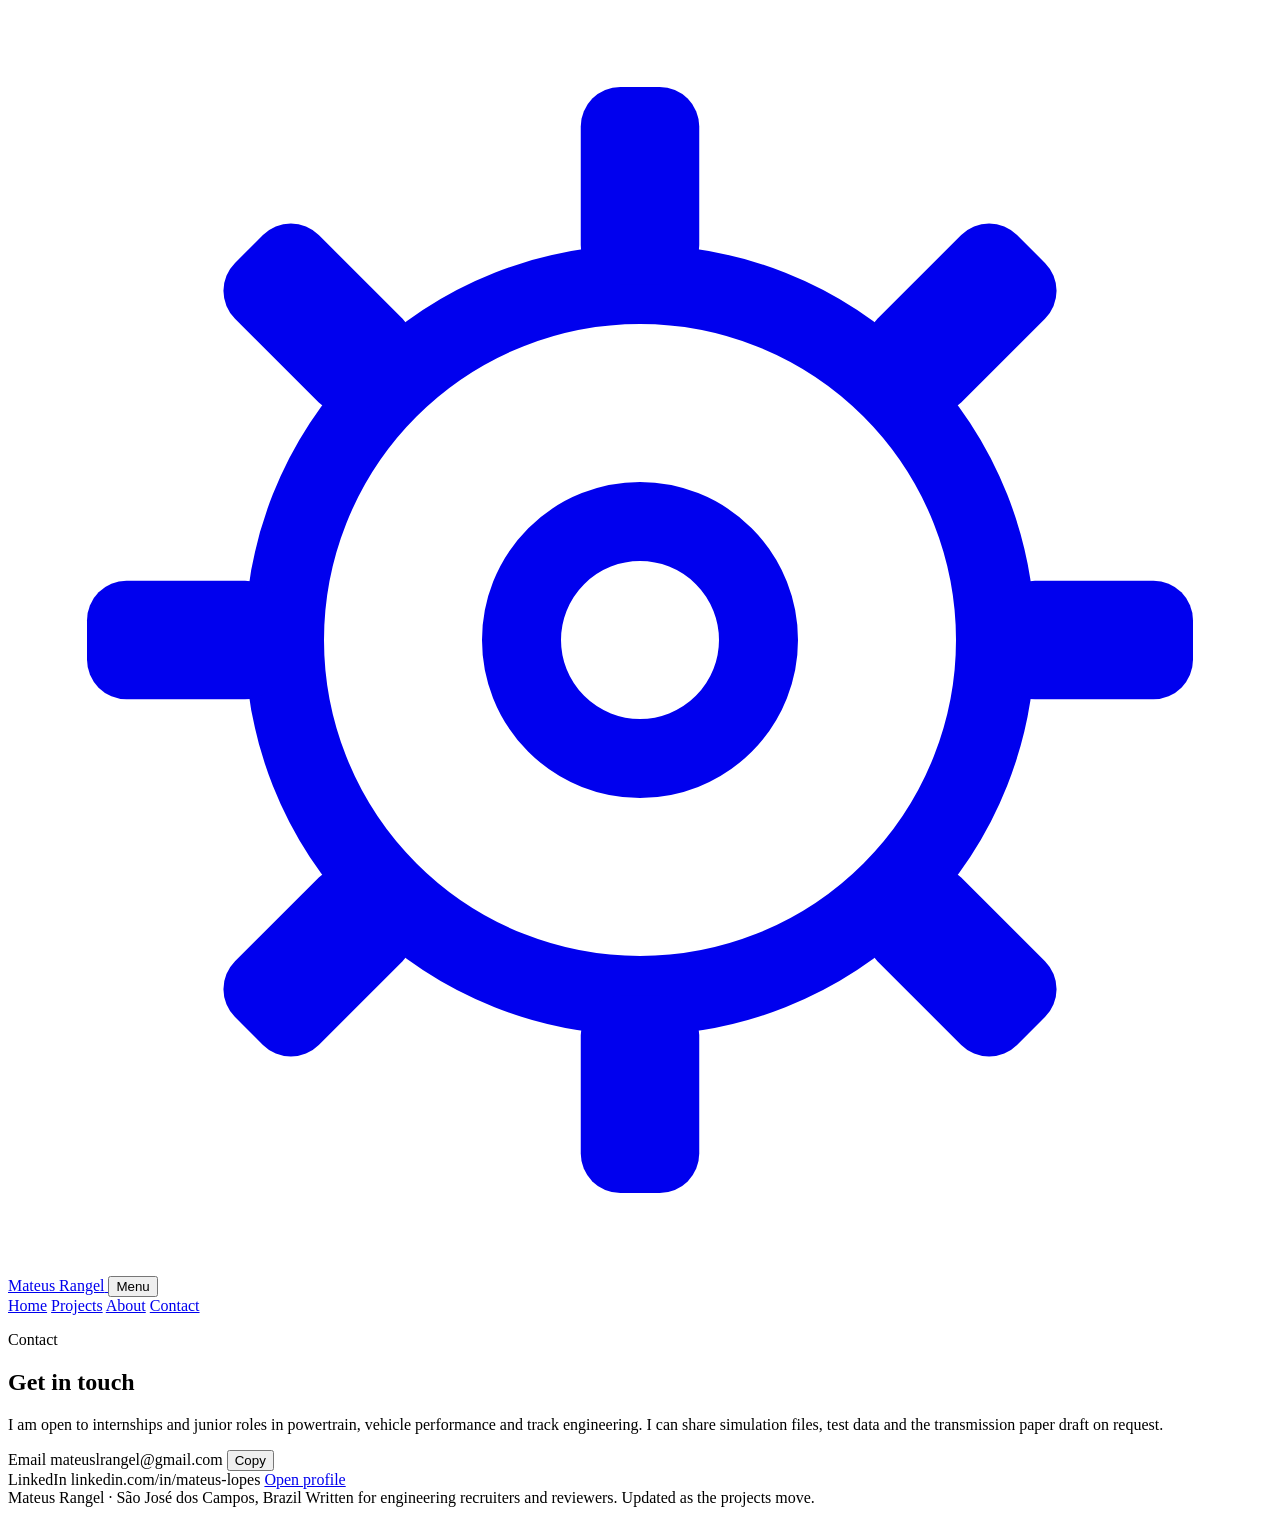
==== contact.html @ f5e54957 "First version of portfolio" ====
<!DOCTYPE html>
<html lang="en">
<head>
  <meta charset="UTF-8">
  <meta name="viewport" content="width=device-width, initial-scale=1, viewport-fit=cover">
  <title>Contact | Mateus Rangel</title>
  <meta name="description" content="Contact Mateus Rangel by email or LinkedIn.">
  <link rel="preconnect" href="https://fonts.googleapis.com">
  <link rel="preconnect" href="https://fonts.gstatic.com" crossorigin>
  <link rel="stylesheet" href="https://fonts.googleapis.com/css2?family=Archivo:wdth,wght@100..125,400..800&family=JetBrains+Mono:wght@400;500&family=Source+Sans+3:wght@400;600&display=swap">
  <link rel="stylesheet" href="css/style.css">
</head>
<body>
  <header class="site-header">
    <div class="wrap nav">
      <a class="brand" href="index.html" data-nav>
        <svg viewBox="0 0 32 32" aria-hidden="true"><g fill="none" stroke="currentColor" stroke-width="2"><circle cx="16" cy="16" r="9"/><circle cx="16" cy="16" r="3"/></g><g fill="currentColor"><rect x="14.5" y="2" width="3" height="5" rx="1"/><rect x="14.5" y="25" width="3" height="5" rx="1"/><rect x="2" y="14.5" width="5" height="3" rx="1"/><rect x="25" y="14.5" width="5" height="3" rx="1"/><rect x="14.5" y="2" width="3" height="5" rx="1" transform="rotate(45 16 16)"/><rect x="14.5" y="25" width="3" height="5" rx="1" transform="rotate(45 16 16)"/><rect x="2" y="14.5" width="5" height="3" rx="1" transform="rotate(45 16 16)"/><rect x="25" y="14.5" width="5" height="3" rx="1" transform="rotate(45 16 16)"/></g></svg>
        <span>Mateus Rangel</span>
      </a>
      <button class="nav-toggle" type="button" aria-expanded="false" aria-controls="nav-links">Menu</button>
      <nav class="nav-links" id="nav-links" aria-label="Main">
        <a href="index.html" data-nav>Home</a>
        <a href="projects.html" data-nav>Projects</a>
        <a href="about.html" data-nav>About</a>
        <a href="contact.html" data-nav>Contact</a>
      </nav>
    </div>
  </header>

  <main>
    <section class="wrap p-banner">
      <p class="label">Contact</p>
      <h1>Get in touch</h1>
      <p class="lead">I am open to internships and junior roles in powertrain, vehicle performance and track engineering. I can share simulation files, test data and the transmission paper draft on request.</p>
    </section>

    <section class="wrap section" aria-label="Contact details">
      <div class="contact-grid">
        <div class="contact-item">
          <span class="label">Email</span>
          <span class="value" id="email">mateuslrangel@gmail.com</span>
          <button class="copy-btn" type="button" data-copy="mateuslrangel@gmail.com" aria-controls="email">Copy</button>
        </div>
        <div class="contact-item">
          <span class="label">LinkedIn</span>
          <span class="value">linkedin.com/in/mateus-lopes</span>
          <a class="btn ghost" href="https://www.linkedin.com/in/mateus-lopes" target="_blank" rel="noopener" style="justify-self: start">Open profile</a>
        </div>
      </div>
    </section>
  </main>

  <footer class="site-footer">
    <div class="wrap">
      <span>Mateus Rangel · São José dos Campos, Brazil</span>
      <span>Written for engineering recruiters and reviewers. Updated as the projects move.</span>
    </div>
  </footer>

  <script src="js/site.js"></script>
</body>
</html>
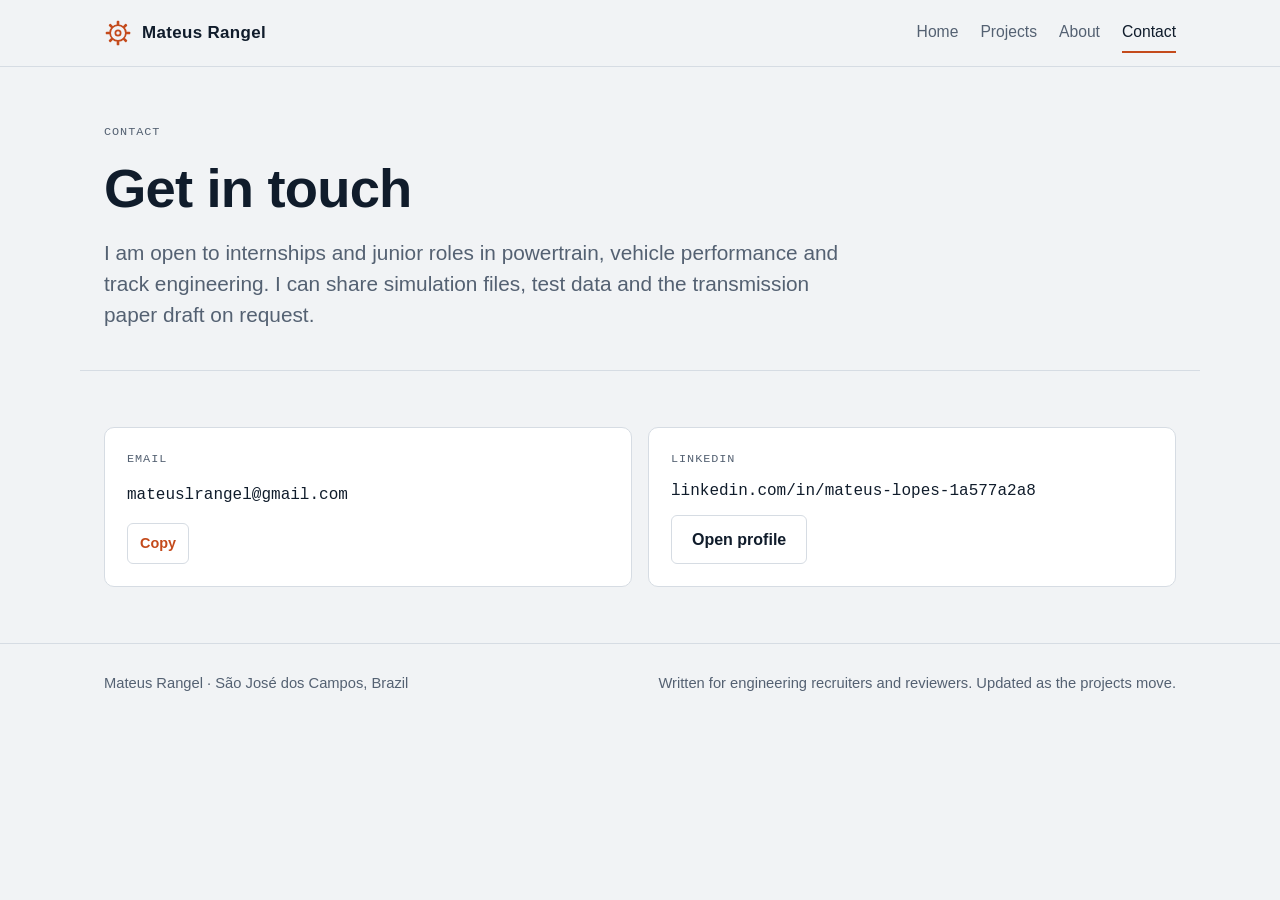
==== commit 110c8077: "Correção do Linkedin" ====
--- a/contact.html
+++ b/contact.html
@@ -43,8 +43,8 @@
         </div>
         <div class="contact-item">
           <span class="label">LinkedIn</span>
-          <span class="value">linkedin.com/in/mateus-lopes</span>
-          <a class="btn ghost" href="https://www.linkedin.com/in/mateus-lopes" target="_blank" rel="noopener" style="justify-self: start">Open profile</a>
+          <span class="value">linkedin.com/in/mateus-lopes-1a577a2a8</span>
+          <a class="btn ghost" href="https://www.linkedin.com/in/mateus-lopes-1a577a2a8" target="_blank" rel="noopener" style="justify-self: start">Open profile</a>
         </div>
       </div>
     </section>
--- a/css/style.css
+++ b/css/style.css
@@ -0,0 +1,331 @@
+/* Layout: a data-logger sheet. Quiet paper and ink everywhere, one live telemetry
+   panel in the hero, and project pages split into three engineering pillars. */
+:root {
+  --paper: #f1f3f5;
+  --surface: #ffffff;
+  --ink: #101c2b;
+  --muted: #546172;
+  --line: #d6dce3;
+  --accent: #c44a1b;      /* torque orange: buttons, links, fast end of the speed map */
+  --accent-ink: #ffffff;
+  --slow: #2c6aa8;        /* slow end of the speed map */
+  --grid: rgba(16, 28, 43, 0.07);
+  --shadow: 0 1px 2px rgba(16, 28, 43, 0.06), 0 10px 28px rgba(16, 28, 43, 0.07);
+
+  --font-display: "Archivo", "Arial Narrow", "Helvetica Neue", Arial, sans-serif;
+  --font-body: "Source Sans 3", "Segoe UI", "Helvetica Neue", Arial, sans-serif;
+  --font-mono: "JetBrains Mono", "Cascadia Mono", Consolas, "Courier New", monospace;
+
+  --step--1: 0.84rem;
+  --step-0: 1.06rem;
+  --step-1: 1.3rem;
+  --step-2: 1.7rem;
+  --step-3: clamp(2rem, 3.4vw, 2.6rem);
+  --step-4: clamp(2.4rem, 5vw, 3.8rem);
+
+  --max: 1120px;
+  --radius: 10px;
+}
+@media (prefers-color-scheme: dark) {
+  :root:not([data-theme="light"]) {
+    --paper: #0c121a;
+    --surface: #131c27;
+    --ink: #e4ebf2;
+    --muted: #93a1b2;
+    --line: #243142;
+    --accent: #ff7d44;
+    --accent-ink: #1a0d06;
+    --slow: #5b9fe3;
+    --grid: rgba(228, 235, 242, 0.06);
+    --shadow: 0 1px 2px rgba(0, 0, 0, 0.3), 0 10px 28px rgba(0, 0, 0, 0.35);
+    color-scheme: dark;
+  }
+}
+:root[data-theme="dark"] {
+  --paper: #0c121a;
+  --surface: #131c27;
+  --ink: #e4ebf2;
+  --muted: #93a1b2;
+  --line: #243142;
+  --accent: #ff7d44;
+  --accent-ink: #1a0d06;
+  --slow: #5b9fe3;
+  --grid: rgba(228, 235, 242, 0.06);
+  --shadow: 0 1px 2px rgba(0, 0, 0, 0.3), 0 10px 28px rgba(0, 0, 0, 0.35);
+  color-scheme: dark;
+}
+
+*, *::before, *::after { box-sizing: border-box; }
+html { scroll-behavior: smooth; }
+body {
+  margin: 0;
+  background: var(--paper);
+  color: var(--ink);
+  font-family: var(--font-body);
+  font-size: var(--step-0);
+  line-height: 1.6;
+  animation: page-in 260ms ease both;
+}
+body.page-exit { opacity: 0; transition: opacity 160ms ease; }
+@keyframes page-in { from { opacity: 0.4; } to { opacity: 1; } }
+
+img { max-width: 100%; display: block; height: auto; }
+a { color: inherit; }
+h1, h2, h3 {
+  font-family: var(--font-display);
+  font-stretch: 112%;
+  line-height: 1.08;
+  margin: 0;
+  text-wrap: balance;
+}
+h2 { font-size: var(--step-3); font-weight: 700; letter-spacing: -0.01em; }
+h3 { font-size: var(--step-1); font-weight: 650; }
+p { margin: 0; }
+:focus-visible { outline: 2px solid var(--accent); outline-offset: 3px; border-radius: 4px; }
+
+.wrap { width: 100%; max-width: var(--max); margin-inline: auto; padding-inline: 24px; }
+@media (max-width: 520px) { .wrap { padding-inline: 16px; } }
+
+.label {
+  font-family: var(--font-mono);
+  font-size: 0.74rem;
+  letter-spacing: 0.08em;
+  text-transform: uppercase;
+  color: var(--muted);
+}
+.lead { color: var(--muted); font-size: var(--step-1); line-height: 1.5; max-width: 62ch; }
+.num { font-variant-numeric: tabular-nums; }
+
+/* Header */
+.site-header {
+  position: sticky;
+  top: env(safe-area-inset-top, 0px);
+  z-index: 20;
+  background: color-mix(in srgb, var(--paper) 88%, transparent);
+  backdrop-filter: blur(10px);
+  border-bottom: 1px solid var(--line);
+}
+.nav { display: flex; align-items: center; justify-content: space-between; gap: 16px; min-height: 66px; }
+.brand { display: inline-flex; align-items: center; gap: 10px; text-decoration: none; font-family: var(--font-display); font-stretch: 115%; font-weight: 700; letter-spacing: 0.02em; }
+.brand svg { width: 28px; height: 28px; color: var(--accent); flex: none; }
+.nav-links { display: flex; gap: 22px; font-size: 0.98rem; }
+.nav-links a { text-decoration: none; color: var(--muted); padding-block: 6px; border-bottom: 2px solid transparent; transition: color 150ms ease, border-color 150ms ease; }
+.nav-links a:hover, .nav-links a[aria-current="page"] { color: var(--ink); border-bottom-color: var(--accent); }
+.nav-toggle { display: none; font: inherit; font-family: var(--font-mono); font-size: 0.8rem; text-transform: uppercase; letter-spacing: 0.08em; background: none; color: var(--ink); border: 1px solid var(--line); border-radius: 6px; padding: 6px 12px; cursor: pointer; }
+@media (max-width: 680px) {
+  .nav-toggle { display: inline-block; }
+  .nav-links { display: none; position: absolute; left: 0; right: 0; top: 100%; flex-direction: column; gap: 0; background: var(--surface); border-bottom: 1px solid var(--line); padding: 8px 16px 14px; }
+  .nav-links.open { display: flex; }
+  .nav-links a { padding-block: 10px; }
+}
+
+/* Buttons */
+.btn {
+  display: inline-flex; align-items: center; gap: 8px;
+  padding: 11px 20px; border-radius: 6px;
+  font-weight: 600; text-decoration: none; font-size: 1rem;
+  border: 1px solid var(--accent);
+  transition: transform 160ms ease, background 160ms ease, color 160ms ease;
+}
+.btn.primary { background: var(--accent); color: var(--accent-ink); }
+.btn.ghost { color: var(--ink); border-color: var(--line); background: var(--surface); }
+.btn:hover { transform: translateY(-1px); }
+.btn.ghost:hover { border-color: var(--accent); }
+
+/* Hero */
+.hero { display: grid; grid-template-columns: minmax(0, 1fr) minmax(0, 1.08fr); gap: 48px; align-items: center; padding-block: 64px 56px; }
+.hero-text { display: grid; gap: 22px; min-width: 0; }
+.hero h1 { font-size: var(--step-4); font-weight: 800; font-stretch: 118%; letter-spacing: -0.02em; }
+.hero h1 .amp { color: var(--accent); font-weight: 500; }
+.hero p.intro { color: var(--muted); font-size: var(--step-1); line-height: 1.5; max-width: 34ch; }
+.hero-actions { display: flex; flex-wrap: wrap; gap: 12px; }
+@media (max-width: 900px) { .hero { grid-template-columns: minmax(0, 1fr); gap: 36px; padding-block: 40px; } .hero p.intro { max-width: 52ch; } }
+
+/* Telemetry panel */
+.logger { background: var(--surface); border: 1px solid var(--line); border-radius: var(--radius); box-shadow: var(--shadow); overflow: hidden; min-width: 0; }
+.logger-bar { display: flex; justify-content: space-between; align-items: center; gap: 12px; padding: 10px 14px; border-bottom: 1px solid var(--line); font-family: var(--font-mono); font-size: 0.72rem; letter-spacing: 0.06em; text-transform: uppercase; color: var(--muted); flex-wrap: wrap; }
+.rec { display: inline-flex; align-items: center; gap: 7px; }
+.rec::before { content: ""; width: 7px; height: 7px; border-radius: 50%; background: var(--accent); animation: blink 1.4s steps(2, start) infinite; }
+@keyframes blink { to { visibility: hidden; } }
+.logger-body { display: grid; grid-template-columns: minmax(0, 1fr) 128px; }
+.map-wrap { position: relative; aspect-ratio: 1 / 0.92; max-width: 100%; background-image: linear-gradient(var(--grid) 1px, transparent 1px), linear-gradient(90deg, var(--grid) 1px, transparent 1px); background-size: 28px 28px; }
+.map-wrap canvas { position: absolute; inset: 0; width: 100%; height: 100%; }
+.channels { border-left: 1px solid var(--line); display: grid; align-content: start; }
+.channel { padding: 12px 14px; border-bottom: 1px solid var(--line); display: grid; gap: 2px; }
+.channel .label { font-size: 0.66rem; }
+.channel output { font-family: var(--font-mono); font-size: 1.45rem; font-weight: 500; font-variant-numeric: tabular-nums; line-height: 1.1; }
+.channel small { font-family: var(--font-mono); font-size: 0.7rem; color: var(--muted); }
+.legend { padding: 12px 14px; display: grid; gap: 6px; }
+.legend-bar { height: 8px; border-radius: 4px; background: linear-gradient(90deg, var(--slow), var(--accent)); }
+.legend-ends { display: flex; justify-content: space-between; font-family: var(--font-mono); font-size: 0.68rem; color: var(--muted); font-variant-numeric: tabular-nums; }
+.trace { border-top: 1px solid var(--line); height: 92px; position: relative; }
+.trace canvas { position: absolute; inset: 0; width: 100%; height: 100%; }
+.logger-caption { padding: 10px 14px 12px; border-top: 1px solid var(--line); font-size: 0.9rem; color: var(--muted); line-height: 1.45; }
+@media (max-width: 520px) {
+  .logger-body { grid-template-columns: minmax(0, 1fr); }
+  .channels { border-left: 0; border-top: 1px solid var(--line); grid-template-columns: repeat(3, minmax(0, 1fr)); }
+  .channel { border-bottom: 0; border-right: 1px solid var(--line); padding: 10px; }
+  .channel output { font-size: 1.15rem; }
+  .legend { grid-column: 1 / -1; border-top: 1px solid var(--line); }
+}
+
+/* Sections */
+.section { padding-block: 56px; display: grid; gap: 28px; }
+.section + .section { border-top: 1px solid var(--line); }
+.section-head { display: grid; gap: 10px; }
+
+/* Pillars ("What I build") */
+.pillars { display: grid; grid-template-columns: repeat(3, minmax(0, 1fr)); gap: 0; border: 1px solid var(--line); border-radius: var(--radius); background: var(--surface); }
+.pillar { padding: 24px 22px; display: grid; gap: 10px; align-content: start; min-width: 0; }
+.pillar + .pillar { border-left: 1px solid var(--line); }
+.pillar .label { color: var(--accent); }
+.pillar p { color: var(--muted); }
+@media (max-width: 820px) { .pillars { grid-template-columns: minmax(0, 1fr); } .pillar + .pillar { border-left: 0; border-top: 1px solid var(--line); } }
+
+/* Project cards */
+.cards { display: grid; grid-template-columns: repeat(2, minmax(0, 1fr)); gap: 20px; }
+@media (max-width: 820px) { .cards { grid-template-columns: minmax(0, 1fr); } }
+.card {
+  display: flex; flex-direction: column; gap: 14px;
+  padding: 24px; border: 1px solid var(--line); border-radius: var(--radius);
+  background: var(--surface); text-decoration: none; color: inherit; min-width: 0;
+  transition: transform 200ms ease, box-shadow 200ms ease, border-color 200ms ease;
+}
+.card:hover { transform: translateY(-3px); box-shadow: var(--shadow); border-color: color-mix(in srgb, var(--accent) 45%, var(--line)); }
+.card-top { display: flex; justify-content: space-between; align-items: center; gap: 12px; flex-wrap: wrap; }
+.status { font-family: var(--font-mono); font-size: 0.7rem; letter-spacing: 0.06em; text-transform: uppercase; padding: 3px 8px; border-radius: 4px; border: 1px solid var(--line); color: var(--muted); }
+.status.live { color: var(--accent); border-color: color-mix(in srgb, var(--accent) 50%, var(--line)); }
+.card h3 { font-size: var(--step-2); }
+.card > p { color: var(--muted); }
+.card-pillars { list-style: none; margin: 0; padding: 0; display: grid; gap: 0; border-top: 1px solid var(--line); }
+.card-pillars li { display: grid; grid-template-columns: 96px minmax(0, 1fr); gap: 12px; padding-block: 10px; border-bottom: 1px solid var(--line); font-size: 0.97rem; }
+.card-pillars .label { color: var(--accent); padding-top: 2px; }
+.card-media { margin: -24px -24px 4px; aspect-ratio: 16 / 9; max-width: none; overflow: hidden; border-bottom: 1px solid var(--line); border-radius: var(--radius) var(--radius) 0 0; background: var(--paper); }
+.card-media img, .card-media svg { width: 100%; height: 100%; object-fit: cover; display: block; transition: transform 300ms ease; }
+.card:hover .card-media img { transform: scale(1.03); }
+.card-cta { margin-top: auto; font-weight: 600; color: var(--accent); display: inline-flex; gap: 6px; align-items: center; }
+.card-cta span { transition: transform 160ms ease; }
+.card:hover .card-cta span { transform: translateX(4px); }
+.chips { display: flex; flex-wrap: wrap; gap: 6px; list-style: none; margin: 0; padding: 0; }
+.chips li { font-family: var(--font-mono); font-size: 0.72rem; padding: 3px 8px; border-radius: 4px; background: var(--paper); border: 1px solid var(--line); color: var(--muted); }
+
+/* Gap chart (F1 project) */
+.gap-chart .grid { stroke: var(--line); stroke-width: 1; }
+.gap-chart .zero { stroke: var(--muted); stroke-width: 1; }
+.gap-chart .mark { stroke: var(--accent); stroke-width: 1.2; stroke-dasharray: 4 3; }
+.gap-chart .series { fill: none; stroke: var(--ink); stroke-width: 2; stroke-linejoin: round; }
+.gap-chart .dot { fill: var(--accent); }
+.gap-chart text { fill: var(--muted); font-family: var(--font-mono); font-size: 9px; }
+.gap-chart text.hl { fill: var(--accent); }
+.gap-chart .bg { fill: var(--surface); }
+
+/* Project detail */
+.p-banner { padding-block: 56px 40px; display: grid; gap: 18px; border-bottom: 1px solid var(--line); }
+.p-banner h1 { font-size: clamp(2.1rem, 4.6vw, 3.4rem); font-weight: 800; letter-spacing: -0.015em; max-width: 22ch; }
+.p-banner .lead { max-width: 64ch; }
+.facts { display: flex; flex-wrap: wrap; gap: 10px 28px; }
+.facts div { display: grid; gap: 0; }
+.facts dt { font-family: var(--font-mono); font-size: 0.7rem; text-transform: uppercase; letter-spacing: 0.08em; color: var(--muted); }
+.facts dd { margin: 0; font-weight: 600; }
+.facts dl, dl.facts { margin: 0; }
+
+.meta { display: grid; grid-template-columns: repeat(3, minmax(0, 1fr)); gap: 0; border: 1px solid var(--line); border-radius: var(--radius); background: var(--surface); }
+.meta > div { padding: 20px; display: grid; gap: 8px; align-content: start; min-width: 0; }
+.meta > div + div { border-left: 1px solid var(--line); }
+.meta p { color: var(--muted); font-size: 1rem; }
+@media (max-width: 820px) { .meta { grid-template-columns: minmax(0, 1fr); } .meta > div + div { border-left: 0; border-top: 1px solid var(--line); } }
+
+.pillar-nav { display: grid; grid-template-columns: repeat(3, minmax(0, 1fr)); gap: 12px; }
+.pillar-nav a { display: grid; gap: 4px; padding: 16px 18px; border: 1px solid var(--line); border-radius: var(--radius); text-decoration: none; background: var(--surface); transition: border-color 160ms ease, transform 160ms ease; min-width: 0; }
+.pillar-nav a:hover { border-color: var(--accent); transform: translateY(-2px); }
+.pillar-nav strong { font-family: var(--font-display); font-stretch: 110%; font-size: 1.12rem; }
+.pillar-nav span:last-child { color: var(--muted); font-size: 0.94rem; }
+.pillar-nav .label { color: var(--accent); }
+@media (max-width: 820px) { .pillar-nav { grid-template-columns: minmax(0, 1fr); } }
+
+.pillar-section { padding-block: 56px; display: grid; gap: 26px; border-top: 1px solid var(--line); scroll-margin-top: 80px; }
+.pillar-head { display: grid; gap: 10px; }
+.pillar-head .label { color: var(--accent); }
+.prose { display: grid; gap: 14px; max-width: 68ch; }
+.prose p { color: var(--ink); }
+
+.stats { display: grid; grid-template-columns: repeat(auto-fit, minmax(170px, 1fr)); gap: 0; border: 1px solid var(--line); border-radius: var(--radius); background: var(--surface); overflow: hidden; }
+.stat { padding: 16px 18px; display: grid; gap: 4px; border-right: 1px solid var(--line); border-bottom: 1px solid var(--line); margin: 0 -1px -1px 0; }
+.stat b { font-family: var(--font-mono); font-weight: 500; font-size: 1.55rem; font-variant-numeric: tabular-nums; line-height: 1.15; }
+.stat span { color: var(--muted); font-size: 0.92rem; line-height: 1.35; }
+
+.two-col { display: grid; grid-template-columns: minmax(0, 1fr) minmax(0, 1fr); gap: 24px; align-items: start; }
+@media (max-width: 860px) { .two-col { grid-template-columns: minmax(0, 1fr); } }
+
+figure { margin: 0; display: grid; gap: 8px; min-width: 0; }
+figure .frame { border: 1px solid var(--line); border-radius: var(--radius); background: var(--surface); overflow: hidden; }
+figcaption { font-size: 0.9rem; color: var(--muted); line-height: 1.45; }
+.chart-box { position: relative; height: 230px; }
+.chart-box canvas { position: absolute; inset: 0; width: 100%; height: 100%; }
+.diagram svg { width: 100%; height: auto; display: block; }
+
+.table-wrap { overflow-x: auto; border: 1px solid var(--line); border-radius: var(--radius); background: var(--surface); }
+table { border-collapse: collapse; width: 100%; min-width: 620px; font-size: 0.95rem; }
+th, td { text-align: left; padding: 10px 14px; border-bottom: 1px solid var(--line); vertical-align: top; }
+th { font-family: var(--font-mono); font-size: 0.7rem; font-weight: 500; text-transform: uppercase; letter-spacing: 0.06em; color: var(--muted); }
+td.n { font-variant-numeric: tabular-nums; font-family: var(--font-mono); font-size: 0.88rem; }
+tr:last-child td { border-bottom: 0; }
+tr.hl td { background: color-mix(in srgb, var(--accent) 9%, transparent); }
+
+details.tech { border: 1px solid var(--line); border-radius: var(--radius); background: var(--surface); }
+details.tech + details.tech { margin-top: -14px; }
+details.tech summary { cursor: pointer; padding: 16px 20px; font-weight: 600; font-size: 1.05rem; list-style: none; display: flex; justify-content: space-between; gap: 16px; align-items: center; }
+details.tech summary::-webkit-details-marker { display: none; }
+details.tech summary::after { content: "+"; font-family: var(--font-mono); font-weight: 400; color: var(--accent); font-size: 1.2rem; transition: transform 160ms ease; }
+details.tech[open] summary::after { transform: rotate(45deg); }
+details.tech .body { padding: 0 20px 20px; display: grid; gap: 12px; max-width: 74ch; color: var(--ink); }
+details.tech .body ul { margin: 0; padding-left: 1.1em; display: grid; gap: 6px; }
+.formula { font-family: var(--font-mono); font-size: 0.92rem; background: var(--paper); border: 1px solid var(--line); border-radius: 6px; padding: 10px 14px; overflow-x: auto; white-space: nowrap; }
+
+.method { list-style: none; margin: 0; padding: 0; display: flex; flex-wrap: wrap; gap: 8px; align-items: center; }
+.method li { font-family: var(--font-mono); font-size: 0.8rem; padding: 6px 10px; border: 1px solid var(--line); border-radius: 6px; background: var(--surface); }
+.method li.sep { border: 0; background: none; padding: 0; color: var(--accent); }
+
+.callout { border-left: 3px solid var(--accent); padding: 4px 0 4px 16px; color: var(--ink); max-width: 68ch; }
+
+/* About */
+.timeline { display: grid; gap: 0; border-top: 1px solid var(--line); }
+.tl-item { display: grid; grid-template-columns: 150px minmax(0, 1fr); gap: 24px; padding-block: 20px; border-bottom: 1px solid var(--line); }
+.tl-item .when { font-family: var(--font-mono); font-size: 0.82rem; color: var(--muted); padding-top: 3px; font-variant-numeric: tabular-nums; }
+.tl-item h3 { font-size: 1.15rem; }
+.tl-item .org { color: var(--accent); font-weight: 600; font-size: 0.98rem; }
+.tl-item ul { margin: 8px 0 0; padding-left: 1.1em; color: var(--muted); display: grid; gap: 4px; }
+@media (max-width: 620px) { .tl-item { grid-template-columns: minmax(0, 1fr); gap: 6px; } }
+/* Skills: one column per group, items stacked one under the other */
+.skills { display: grid; grid-template-columns: repeat(4, minmax(0, 1fr)); gap: 32px; }
+@media (max-width: 900px) { .skills { grid-template-columns: repeat(2, minmax(0, 1fr)); } }
+@media (max-width: 520px) { .skills { grid-template-columns: minmax(0, 1fr); gap: 24px; } }
+.skill-group { display: grid; gap: 10px; align-content: start; min-width: 0; }
+.skill-group .label { color: var(--accent); padding-bottom: 8px; border-bottom: 1px solid var(--line); }
+.skill-group ul { list-style: none; margin: 0; padding: 0; display: grid; gap: 8px; }
+.skill-group li { line-height: 1.35; }
+
+/* Contact */
+.contact-grid { display: grid; grid-template-columns: repeat(2, minmax(0, 1fr)); gap: 16px; }
+@media (max-width: 700px) { .contact-grid { grid-template-columns: minmax(0, 1fr); } }
+.contact-item { padding: 22px; border: 1px solid var(--line); border-radius: var(--radius); background: var(--surface); display: grid; gap: 10px; min-width: 0; }
+.contact-item .value { font-family: var(--font-mono); font-size: 1rem; overflow-wrap: anywhere; user-select: all; }
+.copy-btn { justify-self: start; font: inherit; font-size: 0.9rem; font-weight: 600; cursor: pointer; background: none; color: var(--accent); border: 1px solid var(--line); border-radius: 6px; padding: 6px 12px; }
+.copy-btn:hover { border-color: var(--accent); }
+
+/* Footer */
+.site-footer { border-top: 1px solid var(--line); padding-block: 28px 40px; color: var(--muted); font-size: 0.92rem; }
+.site-footer .wrap { display: flex; justify-content: space-between; gap: 12px; flex-wrap: wrap; }
+
+/* Custom cursor: dot + trailing ring (desktop pointers only) */
+.cursor-dot, .cursor-ring { position: fixed; left: 0; top: 0; pointer-events: none; border-radius: 50%; transform: translate(-50%, -50%); opacity: 0; }
+.cursor-dot { width: 6px; height: 6px; background: var(--accent); z-index: 10000; }
+.cursor-ring { width: 34px; height: 34px; border: 1.5px solid var(--accent); z-index: 9999; transition: width 200ms ease, height 200ms ease, opacity 200ms ease; }
+body.has-cursor .cursor-dot { opacity: 1; }
+body.has-cursor .cursor-ring { opacity: 0.55; }
+body.has-cursor .cursor-ring.hover { width: 54px; height: 54px; opacity: 0.3; }
+@media (hover: none), (pointer: coarse) { .cursor-dot, .cursor-ring { display: none; } }
+
+@media (prefers-reduced-motion: reduce) {
+  *, *::before, *::after { animation: none !important; transition: none !important; scroll-behavior: auto !important; }
+}
